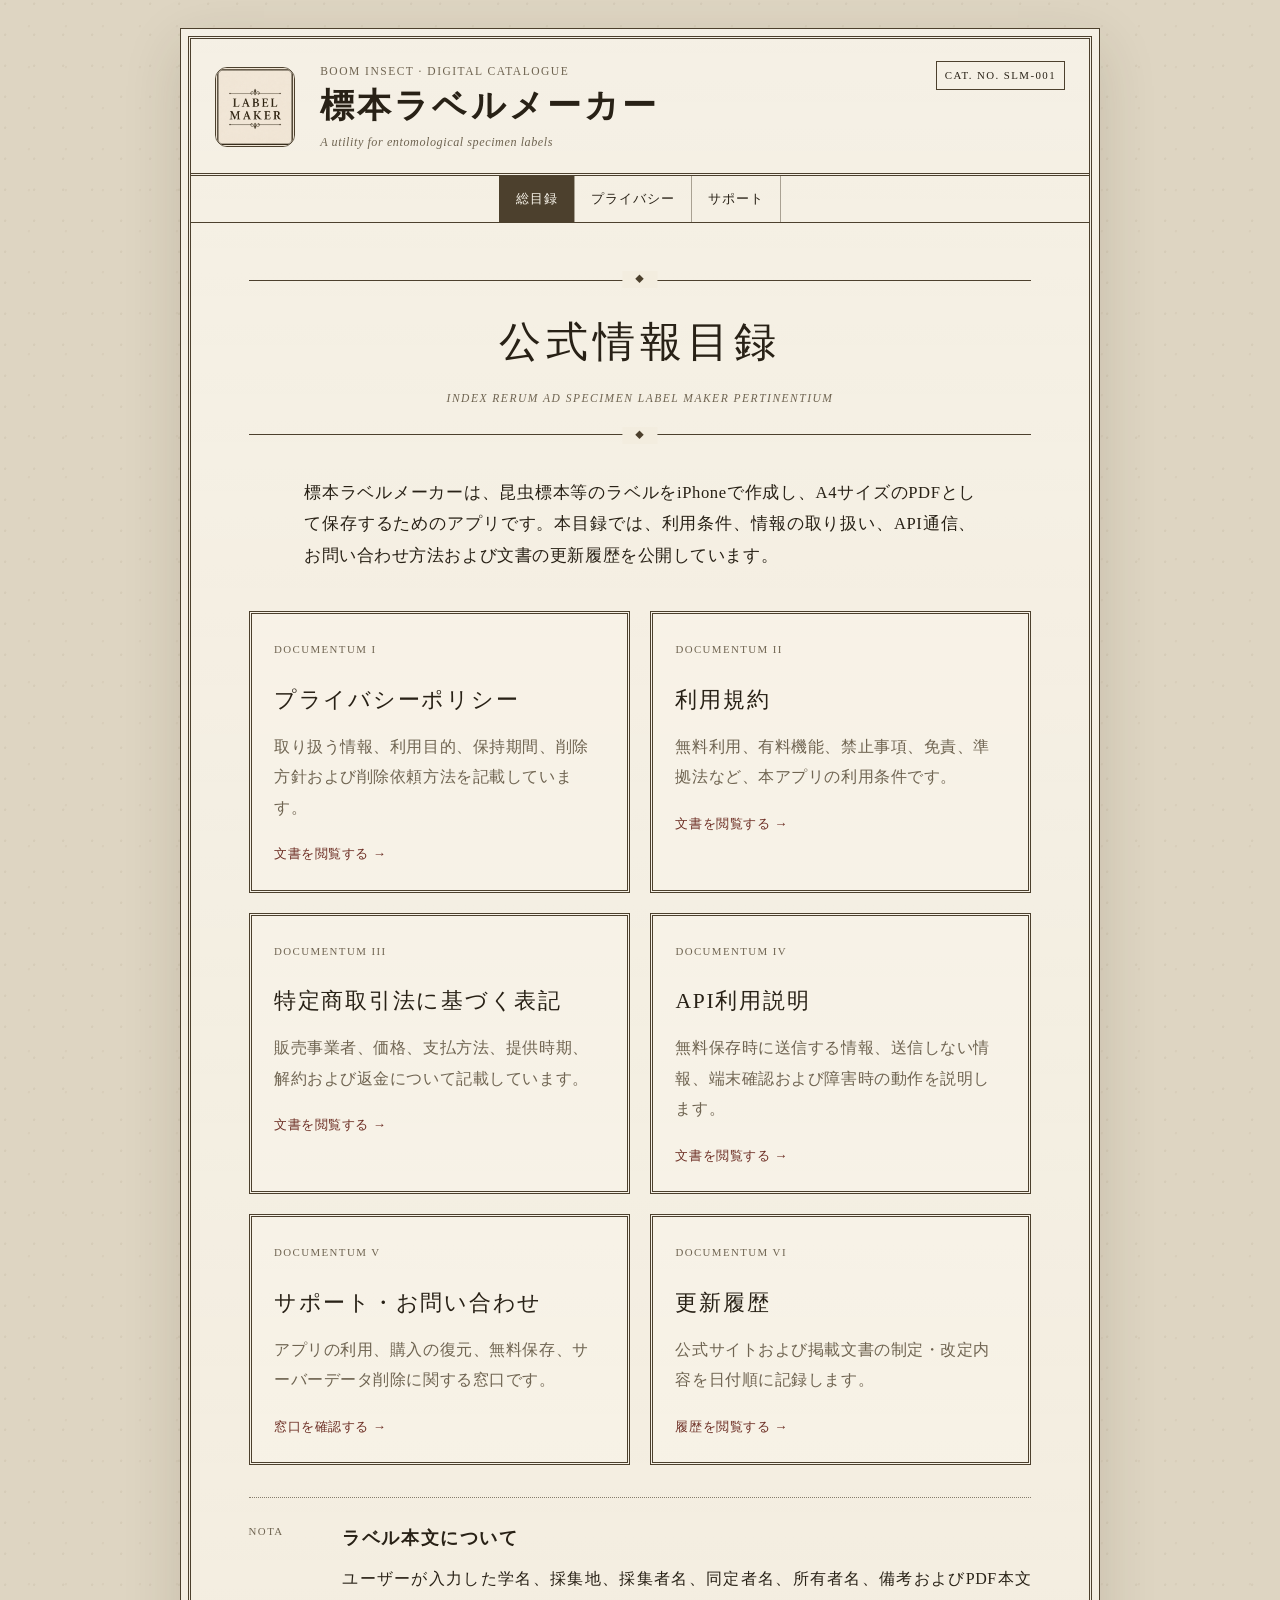
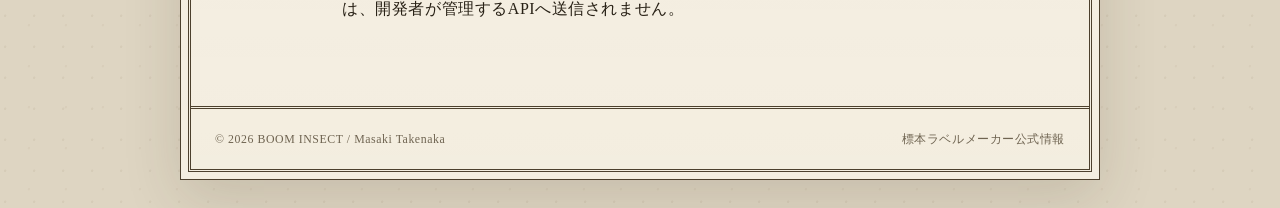
==== index.html @ 9e046845 "initial commit" ====
<!doctype html>
<html lang="ja">
<head>
  <meta charset="utf-8">
  <meta name="viewport" content="width=device-width, initial-scale=1">
  <meta name="description" content="標本ラベルメーカーの公式情報、利用規約、プライバシーポリシー、API利用説明、サポート窓口。">
  <title>標本ラベルメーカー | 公式情報</title>
  <link rel="icon" href="assets/app-icon.png">
  <link rel="stylesheet" href="styles.css">
</head>
<body>
  <a class="skip-link" href="#main">本文へ移動</a>
  <div class="sheet">
    <div class="inner-frame">
      <header class="masthead">
        <img class="app-mark" src="assets/app-icon.png" alt="標本ラベルメーカーのアイコン" width="80" height="80">
        <div>
          <p class="eyebrow">BOOM INSECT · Digital Catalogue</p>
          <p class="site-title">標本ラベルメーカー</p>
          <p class="site-subtitle">A utility for entomological specimen labels</p>
        </div>
        <p class="catalogue-number">Cat. No. SLM-001</p>
      </header>

      <nav class="site-nav" aria-label="主要ナビゲーション">
        <a href="index.html" aria-current="page">総目録</a>
        <a href="privacy.html">プライバシー</a>
        <a href="support.html">サポート</a>
      </nav>

      <main id="main">
        <header class="document-head">
          <h1>公式情報目録</h1>
          <p class="latin-note">Index rerum ad Specimen Label Maker pertinentium</p>
        </header>

        <p class="lead">標本ラベルメーカーは、昆虫標本等のラベルをiPhoneで作成し、A4サイズのPDFとして保存するためのアプリです。本目録では、利用条件、情報の取り扱い、API通信、お問い合わせ方法および文書の更新履歴を公開しています。</p>

        <div class="index-grid">
          <a class="index-card" href="privacy.html">
            <span class="section-number">Documentum I</span>
            <h2>プライバシーポリシー</h2>
            <p>取り扱う情報、利用目的、保持期間、削除方針および削除依頼方法を記載しています。</p>
            <span class="read-more">文書を閲覧する →</span>
          </a>

          <a class="index-card" href="terms.html">
            <span class="section-number">Documentum II</span>
            <h2>利用規約</h2>
            <p>無料利用、有料機能、禁止事項、免責、準拠法など、本アプリの利用条件です。</p>
            <span class="read-more">文書を閲覧する →</span>
          </a>

          <a class="index-card" href="commerce.html">
            <span class="section-number">Documentum III</span>
            <h2>特定商取引法に基づく表記</h2>
            <p>販売事業者、価格、支払方法、提供時期、解約および返金について記載しています。</p>
            <span class="read-more">文書を閲覧する →</span>
          </a>

          <a class="index-card" href="api.html">
            <span class="section-number">Documentum IV</span>
            <h2>API利用説明</h2>
            <p>無料保存時に送信する情報、送信しない情報、端末確認および障害時の動作を説明します。</p>
            <span class="read-more">文書を閲覧する →</span>
          </a>

          <a class="index-card" href="support.html">
            <span class="section-number">Documentum V</span>
            <h2>サポート・お問い合わせ</h2>
            <p>アプリの利用、購入の復元、無料保存、サーバーデータ削除に関する窓口です。</p>
            <span class="read-more">窓口を確認する →</span>
          </a>

          <a class="index-card" href="updates.html">
            <span class="section-number">Documentum VI</span>
            <h2>更新履歴</h2>
            <p>公式サイトおよび掲載文書の制定・改定内容を日付順に記録します。</p>
            <span class="read-more">履歴を閲覧する →</span>
          </a>
        </div>

        <section class="policy-section">
          <p class="section-number">Nota</p>
          <div>
            <h2>ラベル本文について</h2>
            <p>ユーザーが入力した学名、採集地、採集者名、同定者名、所有者名、備考およびPDF本文は、開発者が管理するAPIへ送信されません。</p>
          </div>
        </section>
      </main>

      <footer class="site-footer">
        <p>© 2026 BOOM INSECT / Masaki Takenaka</p>
        <p>標本ラベルメーカー公式情報</p>
      </footer>
    </div>
  </div>
</body>
</html>
---- styles.css ----
:root {
  --ink: #282116;
  --muted: #6f6451;
  --paper: #f3eddf;
  --paper-light: #faf6ec;
  --rule: #4c402d;
  --accent: #6d2f25;
  --shadow: rgba(50, 39, 23, 0.14);
}

* {
  box-sizing: border-box;
}

html {
  scroll-behavior: smooth;
}

body {
  margin: 0;
  color: var(--ink);
  background:
    radial-gradient(circle at 18% 12%, rgba(112, 87, 49, 0.07) 0 1px, transparent 1.5px),
    radial-gradient(circle at 78% 64%, rgba(112, 87, 49, 0.05) 0 1px, transparent 1.5px),
    #ded5c2;
  background-size: 29px 31px, 37px 41px, auto;
  font-family: "Yu Mincho", "Hiragino Mincho ProN", "Hiragino Mincho Pro", serif;
  line-height: 1.9;
  letter-spacing: 0.035em;
}

a {
  color: var(--accent);
  text-underline-offset: 0.2em;
  text-decoration-thickness: 1px;
}

a:hover {
  text-decoration-thickness: 2px;
}

.skip-link {
  position: absolute;
  top: -5rem;
  left: 1rem;
  z-index: 10;
  padding: 0.5rem 0.8rem;
  color: var(--paper-light);
  background: var(--ink);
}

.skip-link:focus {
  top: 1rem;
}

.sheet {
  width: min(920px, calc(100% - 32px));
  min-height: 100vh;
  margin: 28px auto;
  background:
    linear-gradient(rgba(255, 255, 255, 0.18), rgba(255, 255, 255, 0.04)),
    var(--paper);
  border: 1px solid var(--rule);
  box-shadow: 0 18px 55px var(--shadow);
}

.inner-frame {
  margin: 7px;
  border: 3px double var(--rule);
}

.masthead {
  display: grid;
  grid-template-columns: 86px 1fr auto;
  gap: 1.2rem;
  align-items: center;
  padding: 1.35rem 1.5rem 1.15rem;
  border-bottom: 3px double var(--rule);
}

.app-mark {
  display: block;
  width: 80px;
  height: 80px;
  border: 1px solid var(--rule);
  border-radius: 12px;
}

.eyebrow,
.catalogue-number,
.latin-note,
.section-number,
.date-line {
  font-family: Georgia, "Times New Roman", serif;
  text-transform: uppercase;
  letter-spacing: 0.13em;
}

.eyebrow {
  margin: 0 0 0.1rem;
  color: var(--muted);
  font-size: 0.72rem;
}

.site-title {
  margin: 0;
  font-size: clamp(1.45rem, 4vw, 2.15rem);
  line-height: 1.25;
  letter-spacing: 0.09em;
  font-weight: 600;
}

.site-subtitle {
  margin: 0.25rem 0 0;
  color: var(--muted);
  font-family: Georgia, "Times New Roman", serif;
  font-size: 0.76rem;
  font-style: italic;
}

.catalogue-number {
  align-self: start;
  margin: 0;
  padding: 0.22rem 0.5rem;
  border: 1px solid var(--rule);
  font-size: 0.68rem;
  white-space: nowrap;
}

.site-nav {
  display: flex;
  justify-content: center;
  gap: 0;
  border-bottom: 1px solid var(--rule);
  font-size: 0.83rem;
  letter-spacing: 0.08em;
}

.site-nav a {
  padding: 0.65rem 1rem;
  color: var(--ink);
  text-decoration: none;
  border-inline-start: 1px solid rgba(76, 64, 45, 0.45);
}

.site-nav a:last-child {
  border-inline-end: 1px solid rgba(76, 64, 45, 0.45);
}

.site-nav a[aria-current="page"],
.site-nav a:hover {
  color: var(--paper-light);
  background: var(--rule);
}

main {
  padding: clamp(1.5rem, 5vw, 3.6rem);
}

.document-head {
  position: relative;
  margin-bottom: 2.6rem;
  padding: 1.3rem 0 1.5rem;
  text-align: center;
  border-top: 1px solid var(--rule);
  border-bottom: 1px solid var(--rule);
}

.document-head::before,
.document-head::after {
  content: "◆";
  position: absolute;
  left: 50%;
  padding: 0 0.8rem;
  color: var(--rule);
  background: var(--paper);
  transform: translateX(-50%);
  font-size: 0.55rem;
}

.document-head::before {
  top: -0.62rem;
}

.document-head::after {
  bottom: -0.62rem;
}

.document-head h1 {
  margin: 0;
  font-size: clamp(1.65rem, 5vw, 2.65rem);
  font-weight: 500;
  letter-spacing: 0.12em;
}

.latin-note {
  margin: 0.35rem 0 0;
  color: var(--muted);
  font-size: 0.72rem;
  font-style: italic;
}

.date-line {
  margin: 0.65rem 0 0;
  font-size: 0.68rem;
}

.lead {
  max-width: 42rem;
  margin: 0 auto 2.5rem;
  font-size: 1.04rem;
  text-align: justify;
}

.policy-section {
  display: grid;
  grid-template-columns: 4.6rem 1fr;
  gap: 1.25rem;
  padding: 1.45rem 0;
  border-top: 1px dotted rgba(76, 64, 45, 0.65);
}

.section-number {
  margin: 0.15rem 0 0;
  color: var(--muted);
  font-size: 0.68rem;
}

.policy-section h2 {
  margin: 0 0 0.55rem;
  font-size: 1.12rem;
  letter-spacing: 0.09em;
  font-weight: 600;
}

.policy-section p,
.policy-section ul {
  margin: 0;
  text-align: justify;
}

.policy-section p + p,
.policy-section p + ul,
.policy-section ul + p {
  margin-top: 0.7rem;
}

.policy-section ul {
  padding-left: 1.4rem;
}

.retention-table {
  width: 100%;
  margin-top: 0.7rem;
  border-collapse: collapse;
  font-size: 0.93rem;
}

.retention-table th,
.retention-table td {
  padding: 0.55rem 0.65rem;
  text-align: left;
  vertical-align: top;
  border: 1px solid rgba(76, 64, 45, 0.7);
}

.retention-table th {
  width: 32%;
  background: rgba(76, 64, 45, 0.07);
  font-weight: 600;
}

.index-grid {
  display: grid;
  grid-template-columns: repeat(2, minmax(0, 1fr));
  gap: 1.25rem;
  margin: 2rem 0;
}

.index-card {
  display: block;
  min-height: 14rem;
  padding: 1.4rem;
  color: var(--ink);
  border: 3px double var(--rule);
  text-decoration: none;
  background: rgba(250, 246, 236, 0.42);
}

.index-card:hover {
  background: var(--paper-light);
  transform: translateY(-2px);
}

.index-card .section-number {
  display: block;
  margin-bottom: 1.25rem;
}

.index-card h2 {
  margin: 0 0 0.7rem;
  font-size: 1.35rem;
  font-weight: 500;
  letter-spacing: 0.08em;
}

.index-card p {
  margin: 0;
  color: var(--muted);
}

.index-card .read-more {
  display: block;
  margin-top: 1.2rem;
  color: var(--accent);
  font-size: 0.82rem;
}

.support-box {
  padding: 1.25rem 1.4rem;
  border: 3px double var(--rule);
  background: rgba(250, 246, 236, 0.5);
}

.support-box p {
  margin: 0.25rem 0;
}

.revision-entry {
  position: relative;
  padding-left: 1.4rem;
  border-left: 1px solid var(--rule);
}

.revision-entry::before {
  content: "";
  position: absolute;
  top: 0.65rem;
  left: -0.32rem;
  width: 0.55rem;
  height: 0.55rem;
  background: var(--paper);
  border: 1px solid var(--rule);
  transform: rotate(45deg);
}

.revision-entry h2 {
  margin-bottom: 0.1rem;
}

.revision-version {
  margin: 0 0 0.6rem;
  color: var(--muted);
  font-family: Georgia, "Times New Roman", serif;
  font-size: 0.76rem;
  letter-spacing: 0.1em;
  text-transform: uppercase;
}

.contact-address {
  font-style: normal;
}

.site-footer {
  display: grid;
  grid-template-columns: 1fr auto;
  gap: 1rem;
  padding: 1.2rem 1.5rem;
  color: var(--muted);
  border-top: 3px double var(--rule);
  font-size: 0.74rem;
}

.site-footer p {
  margin: 0;
}

@media (max-width: 640px) {
  .sheet {
    width: 100%;
    margin: 0;
    border-inline: 0;
  }

  .inner-frame {
    margin: 4px;
  }

  .masthead {
    grid-template-columns: 62px 1fr;
    gap: 0.8rem;
    padding: 1rem;
  }

  .app-mark {
    width: 58px;
    height: 58px;
    border-radius: 9px;
  }

  .catalogue-number {
    display: none;
  }

  .site-nav {
    font-size: 0.76rem;
  }

  .site-nav a {
    flex: 1;
    padding-inline: 0.35rem;
    text-align: center;
  }

  main {
    padding: 1.35rem 1rem 2rem;
  }

  .policy-section {
    display: block;
  }

  .section-number {
    margin-bottom: 0.3rem;
  }

  .index-grid {
    grid-template-columns: 1fr;
  }

  .retention-table,
  .retention-table tbody,
  .retention-table tr,
  .retention-table th,
  .retention-table td {
    display: block;
    width: 100%;
  }

  .retention-table tr + tr {
    margin-top: 0.6rem;
  }

  .retention-table td {
    border-top: 0;
  }

  .site-footer {
    display: block;
    text-align: center;
  }
}

@media print {
  body {
    background: white;
  }

  .sheet {
    width: 100%;
    margin: 0;
    box-shadow: none;
  }

  .site-nav,
  .skip-link {
    display: none;
  }

  a {
    color: inherit;
  }
}
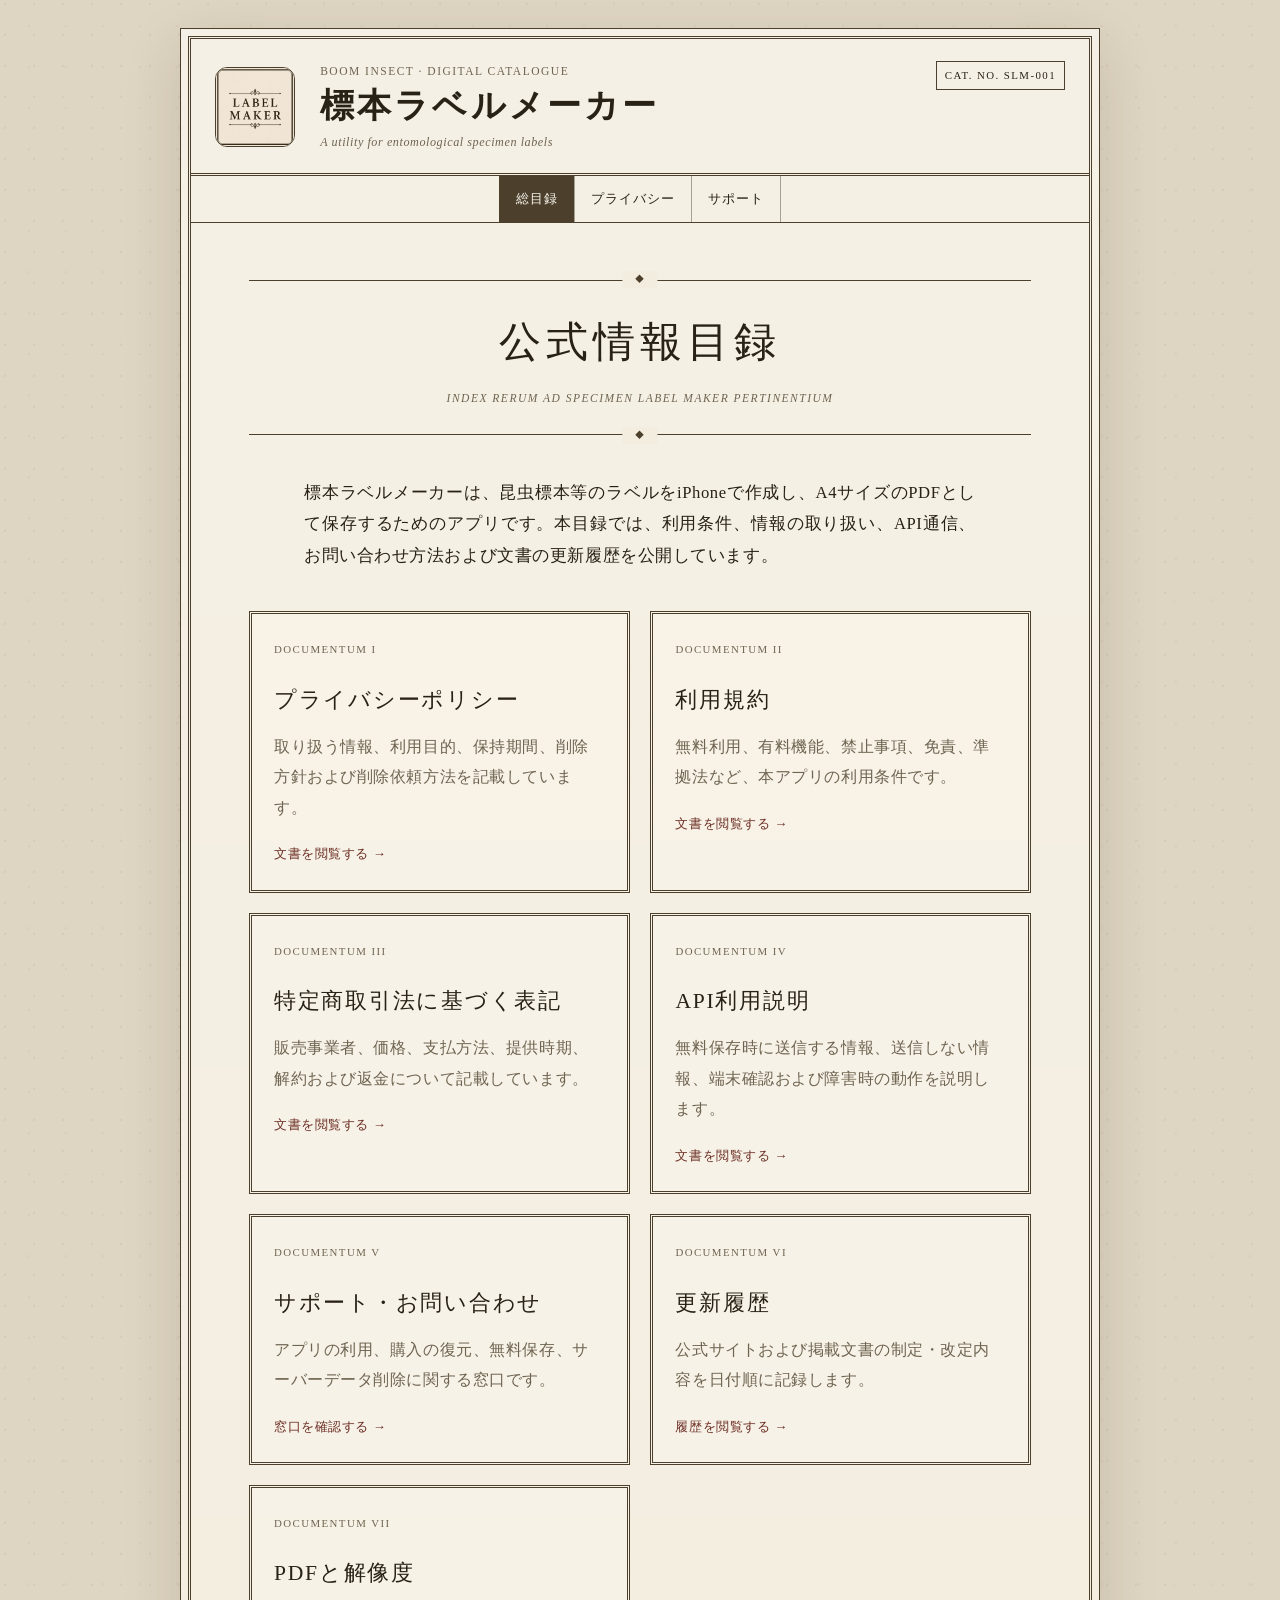
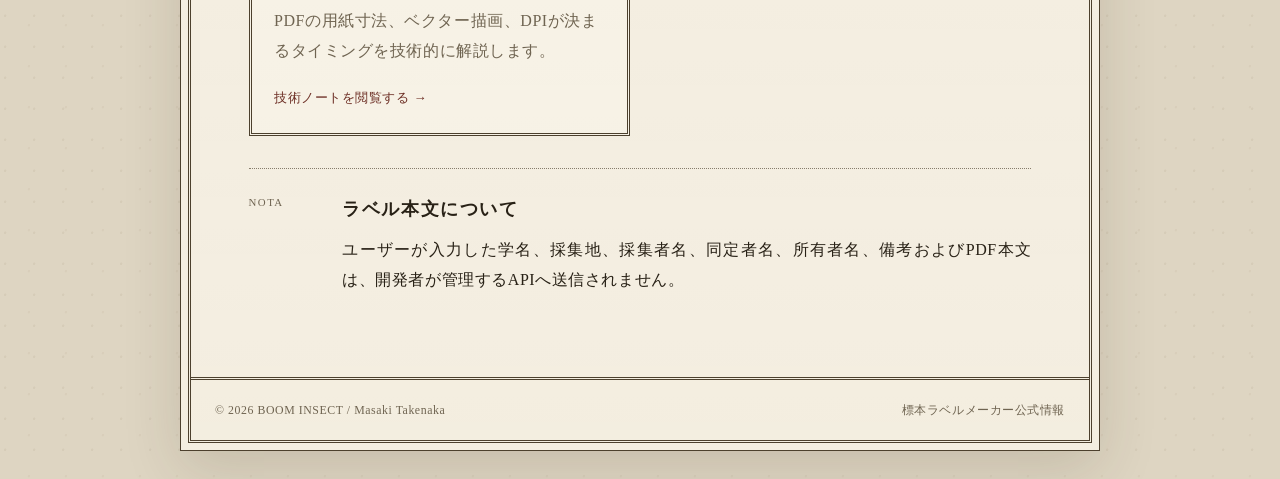
==== commit 63a942f8: "explain about pdf" ====
--- a/index.html
+++ b/index.html
@@ -78,6 +78,13 @@
             <p>公式サイトおよび掲載文書の制定・改定内容を日付順に記録します。</p>
             <span class="read-more">履歴を閲覧する →</span>
           </a>
+
+          <a class="index-card" href="pdf-technology.html">
+            <span class="section-number">Documentum VII</span>
+            <h2>PDFと解像度</h2>
+            <p>PDFの用紙寸法、ベクター描画、DPIが決まるタイミングを技術的に解説します。</p>
+            <span class="read-more">技術ノートを閲覧する →</span>
+          </a>
         </div>
 
         <section class="policy-section">
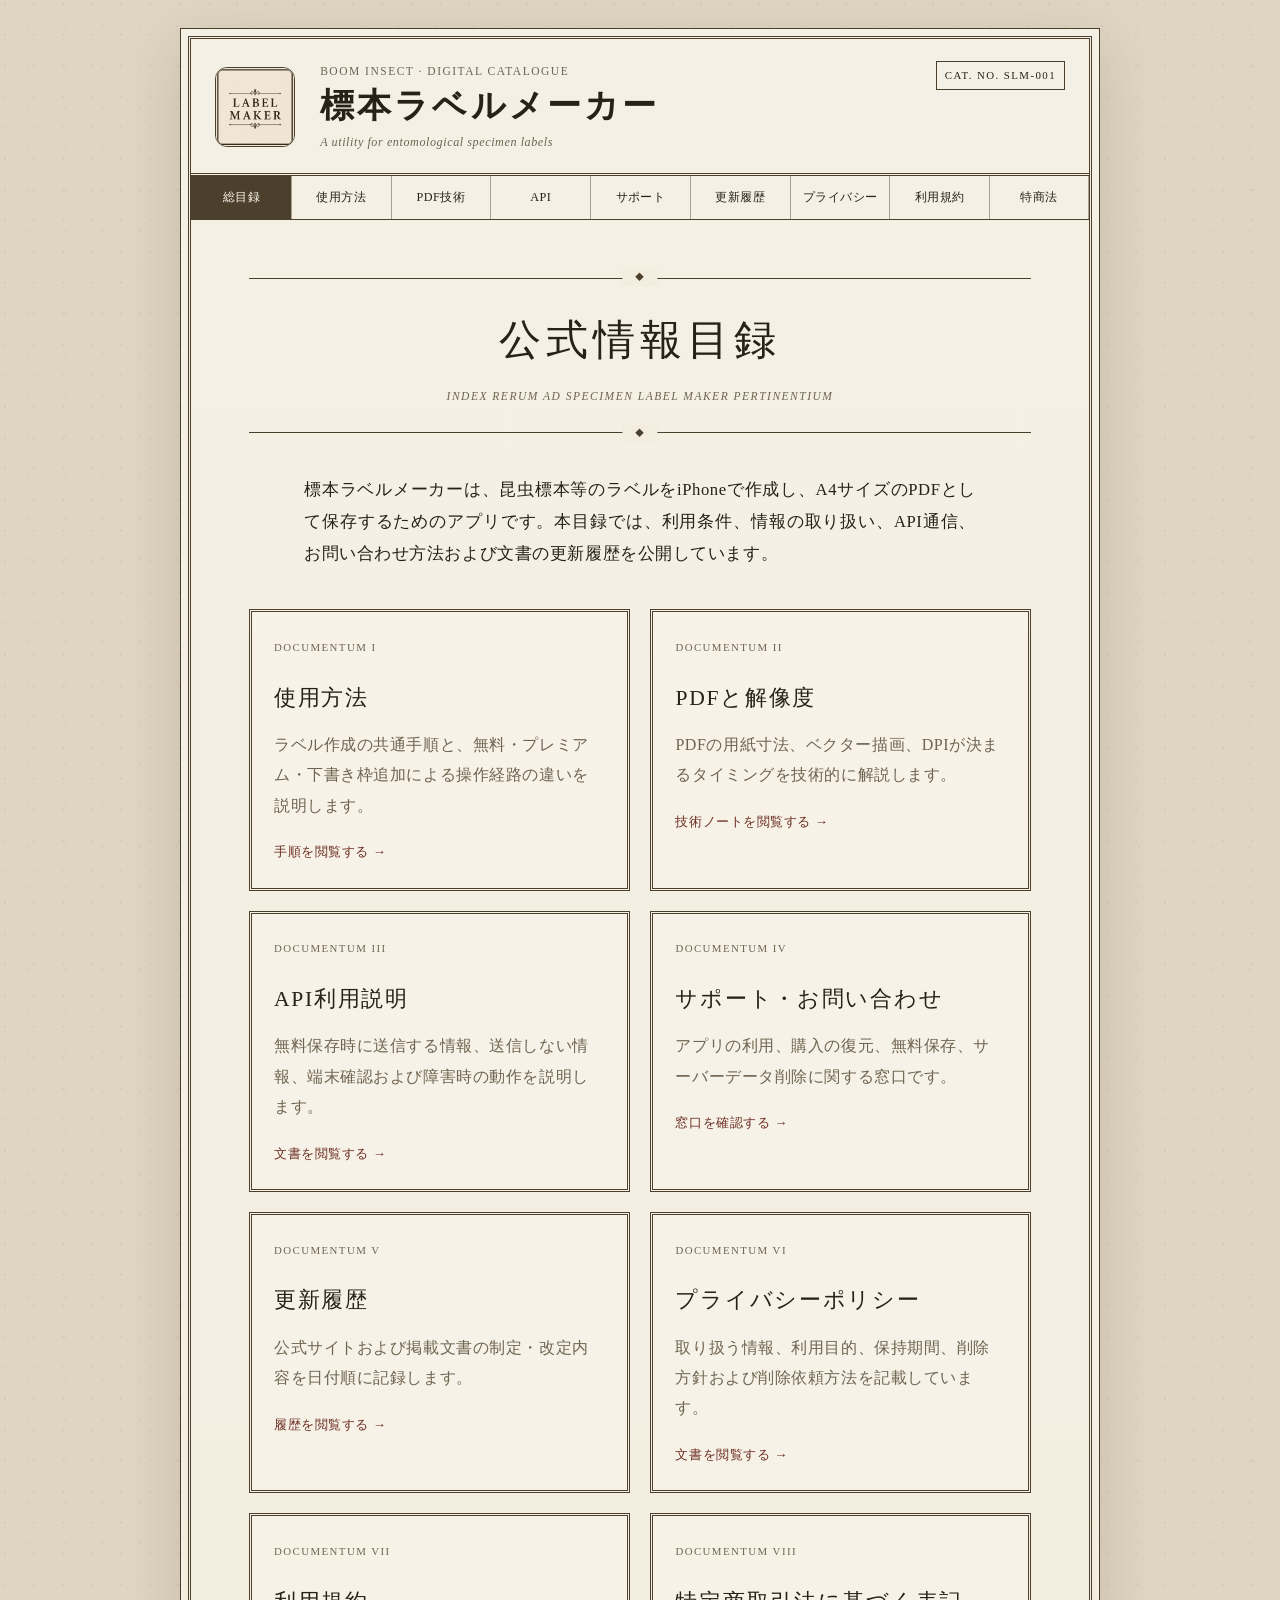
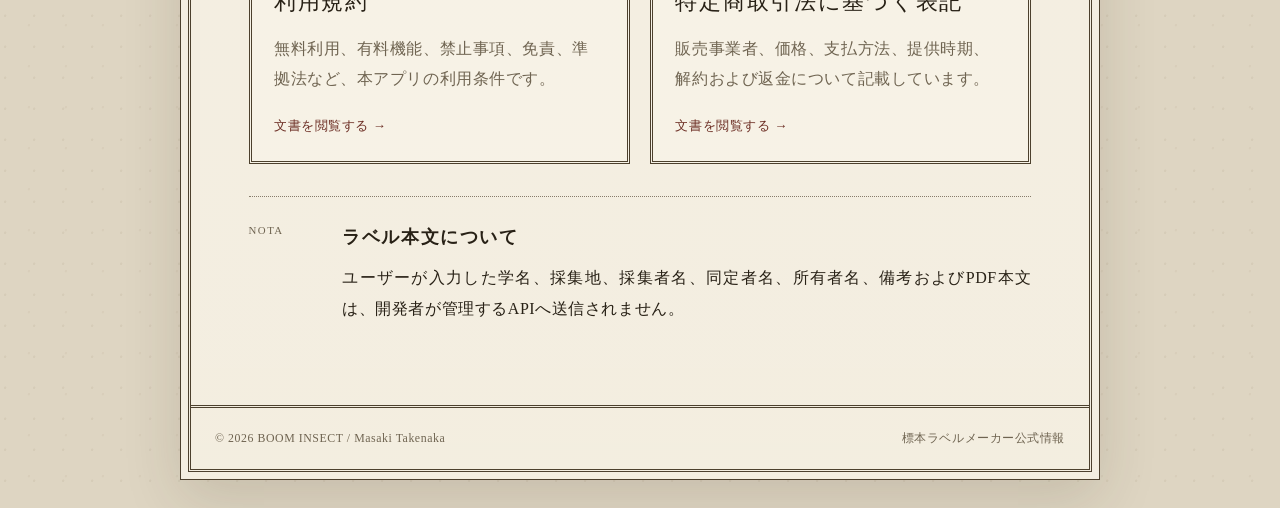
==== commit 1cc5915c: "explain how to use" ====
--- a/index.html
+++ b/index.html
@@ -6,7 +6,7 @@
   <meta name="description" content="標本ラベルメーカーの公式情報、利用規約、プライバシーポリシー、API利用説明、サポート窓口。">
   <title>標本ラベルメーカー | 公式情報</title>
   <link rel="icon" href="assets/app-icon.png">
-  <link rel="stylesheet" href="styles.css">
+  <link rel="stylesheet" href="styles.css?v=20260620-3">
 </head>
 <body>
   <a class="skip-link" href="#main">本文へ移動</a>
@@ -24,8 +24,14 @@
 
       <nav class="site-nav" aria-label="主要ナビゲーション">
         <a href="index.html" aria-current="page">総目録</a>
+        <a href="usage.html">使用方法</a>
+        <a href="pdf-technology.html">PDF技術</a>
+        <a href="api.html">API</a>
+        <a href="support.html">サポート</a>
+        <a href="updates.html">更新履歴</a>
         <a href="privacy.html">プライバシー</a>
-        <a href="support.html">サポート</a>
+        <a href="terms.html">利用規約</a>
+        <a href="commerce.html">特商法</a>
       </nav>
 
       <main id="main">
@@ -37,53 +43,60 @@
         <p class="lead">標本ラベルメーカーは、昆虫標本等のラベルをiPhoneで作成し、A4サイズのPDFとして保存するためのアプリです。本目録では、利用条件、情報の取り扱い、API通信、お問い合わせ方法および文書の更新履歴を公開しています。</p>
 
         <div class="index-grid">
+          <a class="index-card" href="usage.html">
+            <span class="section-number">Documentum I</span>
+            <h2>使用方法</h2>
+            <p>ラベル作成の共通手順と、無料・プレミアム・下書き枠追加による操作経路の違いを説明します。</p>
+            <span class="read-more">手順を閲覧する →</span>
+          </a>
+
+          <a class="index-card" href="pdf-technology.html">
+            <span class="section-number">Documentum II</span>
+            <h2>PDFと解像度</h2>
+            <p>PDFの用紙寸法、ベクター描画、DPIが決まるタイミングを技術的に解説します。</p>
+            <span class="read-more">技術ノートを閲覧する →</span>
+          </a>
+
+          <a class="index-card" href="api.html">
+            <span class="section-number">Documentum III</span>
+            <h2>API利用説明</h2>
+            <p>無料保存時に送信する情報、送信しない情報、端末確認および障害時の動作を説明します。</p>
+            <span class="read-more">文書を閲覧する →</span>
+          </a>
+
+          <a class="index-card" href="support.html">
+            <span class="section-number">Documentum IV</span>
+            <h2>サポート・お問い合わせ</h2>
+            <p>アプリの利用、購入の復元、無料保存、サーバーデータ削除に関する窓口です。</p>
+            <span class="read-more">窓口を確認する →</span>
+          </a>
+
+          <a class="index-card" href="updates.html">
+            <span class="section-number">Documentum V</span>
+            <h2>更新履歴</h2>
+            <p>公式サイトおよび掲載文書の制定・改定内容を日付順に記録します。</p>
+            <span class="read-more">履歴を閲覧する →</span>
+          </a>
+
           <a class="index-card" href="privacy.html">
-            <span class="section-number">Documentum I</span>
+            <span class="section-number">Documentum VI</span>
             <h2>プライバシーポリシー</h2>
             <p>取り扱う情報、利用目的、保持期間、削除方針および削除依頼方法を記載しています。</p>
             <span class="read-more">文書を閲覧する →</span>
           </a>
 
           <a class="index-card" href="terms.html">
-            <span class="section-number">Documentum II</span>
+            <span class="section-number">Documentum VII</span>
             <h2>利用規約</h2>
             <p>無料利用、有料機能、禁止事項、免責、準拠法など、本アプリの利用条件です。</p>
             <span class="read-more">文書を閲覧する →</span>
           </a>
 
           <a class="index-card" href="commerce.html">
-            <span class="section-number">Documentum III</span>
+            <span class="section-number">Documentum VIII</span>
             <h2>特定商取引法に基づく表記</h2>
             <p>販売事業者、価格、支払方法、提供時期、解約および返金について記載しています。</p>
             <span class="read-more">文書を閲覧する →</span>
-          </a>
-
-          <a class="index-card" href="api.html">
-            <span class="section-number">Documentum IV</span>
-            <h2>API利用説明</h2>
-            <p>無料保存時に送信する情報、送信しない情報、端末確認および障害時の動作を説明します。</p>
-            <span class="read-more">文書を閲覧する →</span>
-          </a>
-
-          <a class="index-card" href="support.html">
-            <span class="section-number">Documentum V</span>
-            <h2>サポート・お問い合わせ</h2>
-            <p>アプリの利用、購入の復元、無料保存、サーバーデータ削除に関する窓口です。</p>
-            <span class="read-more">窓口を確認する →</span>
-          </a>
-
-          <a class="index-card" href="updates.html">
-            <span class="section-number">Documentum VI</span>
-            <h2>更新履歴</h2>
-            <p>公式サイトおよび掲載文書の制定・改定内容を日付順に記録します。</p>
-            <span class="read-more">履歴を閲覧する →</span>
-          </a>
-
-          <a class="index-card" href="pdf-technology.html">
-            <span class="section-number">Documentum VII</span>
-            <h2>PDFと解像度</h2>
-            <p>PDFの用紙寸法、ベクター描画、DPIが決まるタイミングを技術的に解説します。</p>
-            <span class="read-more">技術ノートを閲覧する →</span>
           </a>
         </div>
 
--- a/styles.css
+++ b/styles.css
@@ -128,18 +128,20 @@
 }
 
 .site-nav {
-  display: flex;
+  display: grid;
+  grid-template-columns: repeat(9, minmax(0, 1fr));
   justify-content: center;
-  gap: 0;
   border-bottom: 1px solid var(--rule);
-  font-size: 0.83rem;
-  letter-spacing: 0.08em;
+  font-size: 0.76rem;
+  letter-spacing: 0.04em;
 }
 
 .site-nav a {
-  padding: 0.65rem 1rem;
+  padding: 0.65rem 0.35rem;
   color: var(--ink);
   text-decoration: none;
+  text-align: center;
+  white-space: nowrap;
   border-inline-start: 1px solid rgba(76, 64, 45, 0.45);
 }
 
@@ -151,6 +153,16 @@
 .site-nav a:hover {
   color: var(--paper-light);
   background: var(--rule);
+}
+
+@media (max-width: 1000px) {
+  .site-nav {
+    grid-template-columns: repeat(3, minmax(0, 1fr));
+  }
+
+  .site-nav a {
+    border-bottom: 1px solid rgba(76, 64, 45, 0.28);
+  }
 }
 
 main {
@@ -403,11 +415,11 @@
   }
 
   .site-nav {
+    grid-template-columns: repeat(3, minmax(0, 1fr));
     font-size: 0.76rem;
   }
 
   .site-nav a {
-    flex: 1;
     padding-inline: 0.35rem;
     text-align: center;
   }
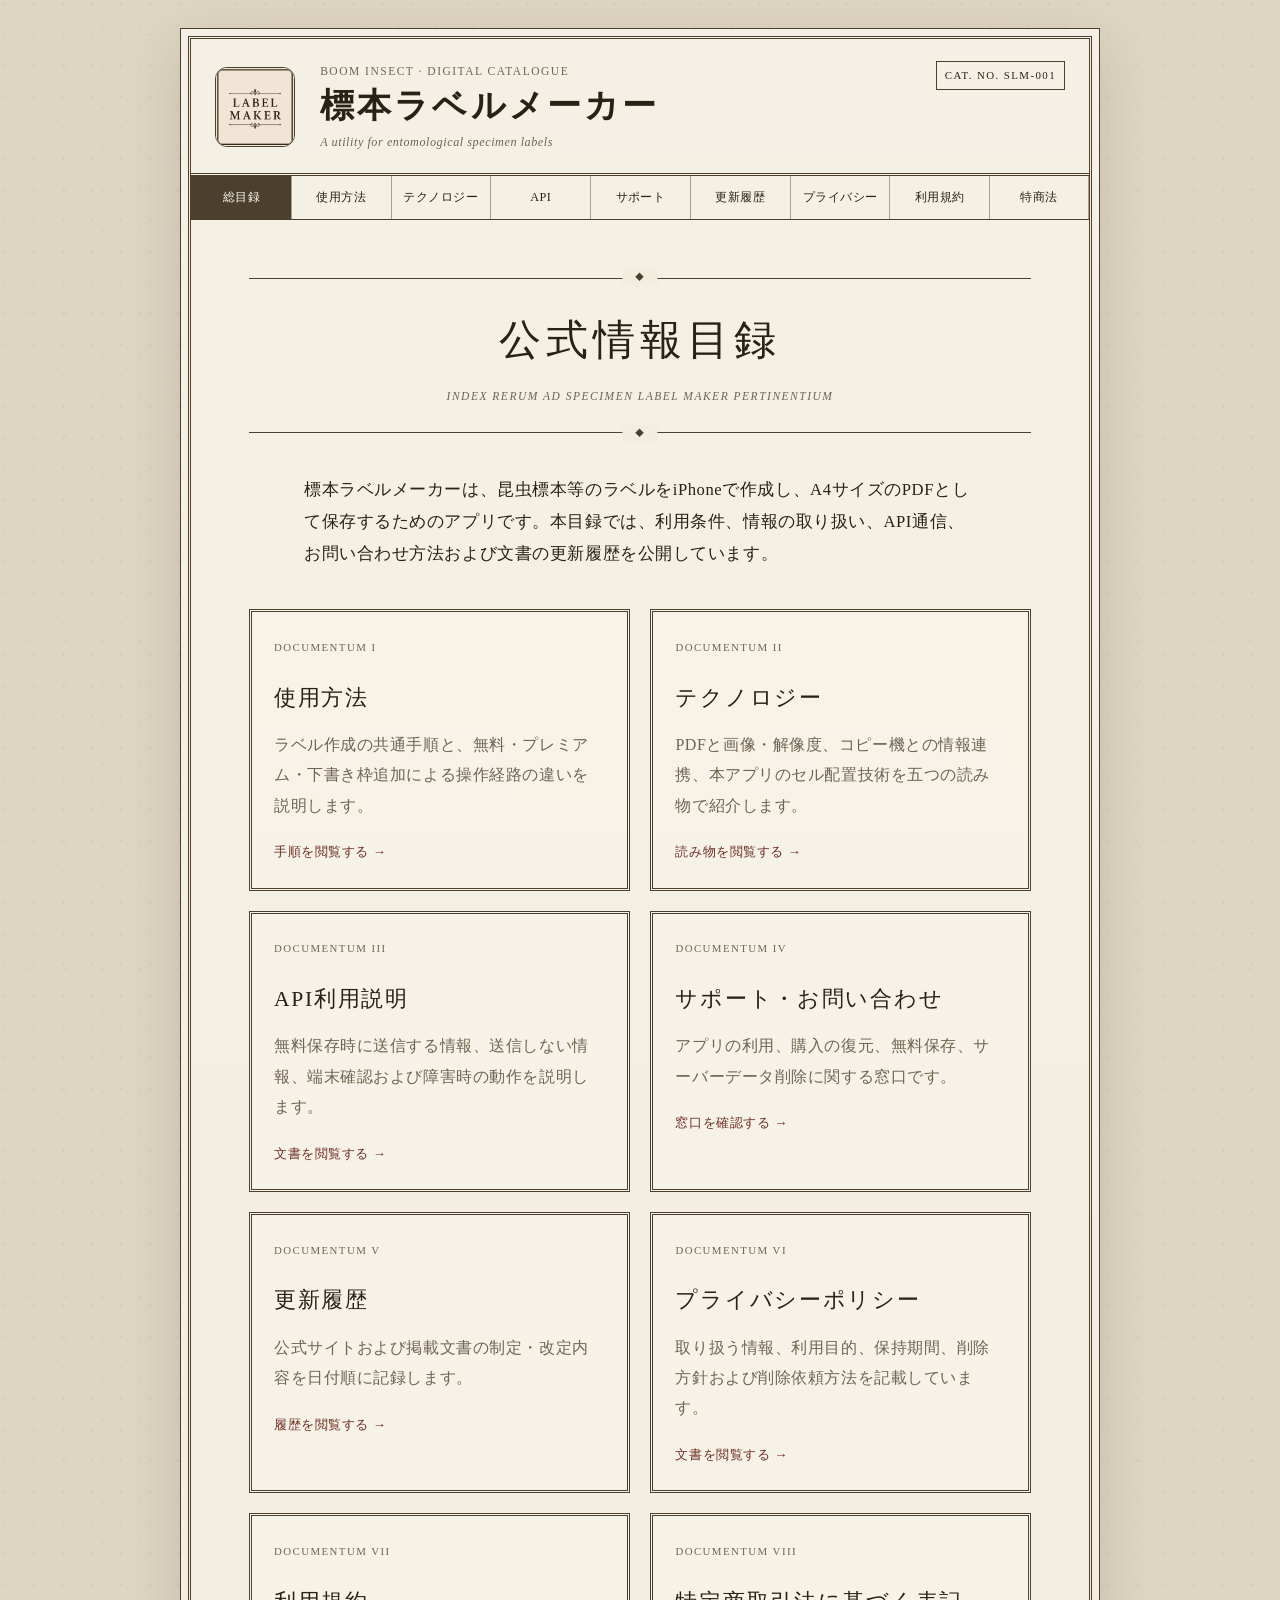
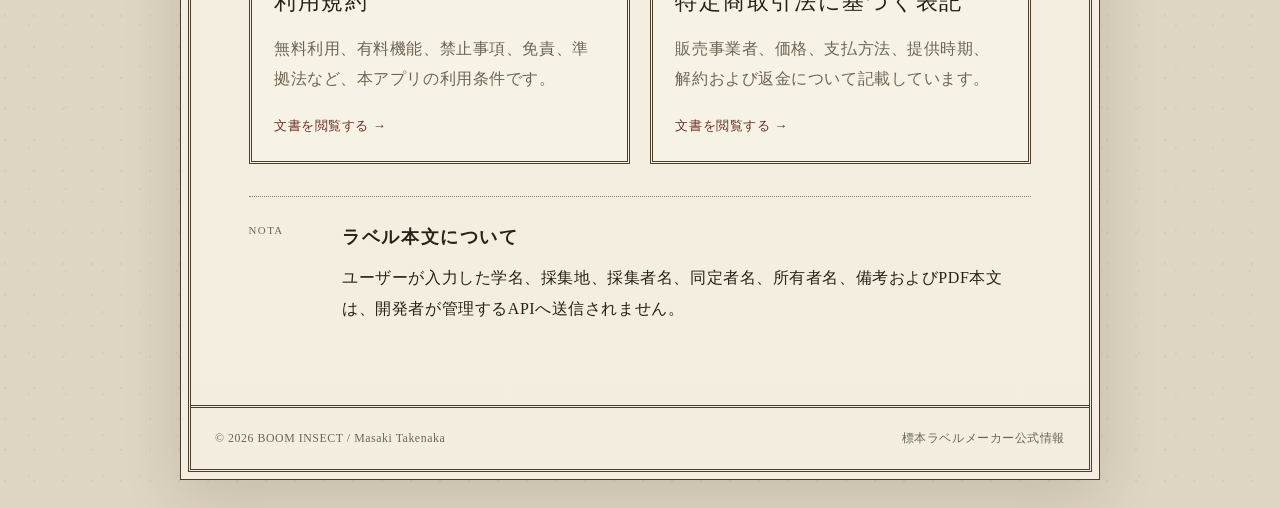
==== commit 57a2dd4b: "Update release site pages and app ads" ====
--- a/index.html
+++ b/index.html
@@ -6,7 +6,7 @@
   <meta name="description" content="標本ラベルメーカーの公式情報、利用規約、プライバシーポリシー、API利用説明、サポート窓口。">
   <title>標本ラベルメーカー | 公式情報</title>
   <link rel="icon" href="assets/app-icon.png">
-  <link rel="stylesheet" href="styles.css?v=20260620-3">
+  <link rel="stylesheet" href="styles.css?v=20260621-3">
 </head>
 <body>
   <a class="skip-link" href="#main">本文へ移動</a>
@@ -25,7 +25,7 @@
       <nav class="site-nav" aria-label="主要ナビゲーション">
         <a href="index.html" aria-current="page">総目録</a>
         <a href="usage.html">使用方法</a>
-        <a href="pdf-technology.html">PDF技術</a>
+        <a href="pdf-technology.html">テクノロジー</a>
         <a href="api.html">API</a>
         <a href="support.html">サポート</a>
         <a href="updates.html">更新履歴</a>
@@ -52,9 +52,9 @@
 
           <a class="index-card" href="pdf-technology.html">
             <span class="section-number">Documentum II</span>
-            <h2>PDFと解像度</h2>
-            <p>PDFの用紙寸法、ベクター描画、DPIが決まるタイミングを技術的に解説します。</p>
-            <span class="read-more">技術ノートを閲覧する →</span>
+            <h2>テクノロジー</h2>
+            <p>PDFと画像・解像度、コピー機との情報連携、本アプリのセル配置技術を五つの読み物で紹介します。</p>
+            <span class="read-more">読み物を閲覧する →</span>
           </a>
 
           <a class="index-card" href="api.html">
--- a/styles.css
+++ b/styles.css
@@ -221,7 +221,93 @@
   max-width: 42rem;
   margin: 0 auto 2.5rem;
   font-size: 1.04rem;
-  text-align: justify;
+  text-align: left;
+}
+
+.usage-branch {
+  margin-bottom: 1.2rem;
+  padding: 1.25rem;
+  border: 3px double var(--rule);
+  background: rgba(250, 246, 236, 0.42);
+}
+
+.usage-branch h2,
+.usage-branch p {
+  margin: 0;
+}
+
+.usage-branch h2 {
+  font-size: 1.2rem;
+  letter-spacing: 0.09em;
+}
+
+.usage-branch h2 + p {
+  margin-top: 0.35rem;
+}
+
+.usage-tabs {
+  display: grid;
+  grid-template-columns: repeat(2, minmax(0, 1fr));
+  margin-top: 1rem;
+  border: 1px solid var(--rule);
+}
+
+.usage-tab {
+  min-height: 3.2rem;
+  padding: 0.7rem 1rem;
+  color: var(--ink);
+  background: transparent;
+  border: 0;
+  border-radius: 0;
+  font: 600 1rem/1.4 "Yu Mincho", "Hiragino Mincho ProN", "Hiragino Mincho Pro", serif;
+  letter-spacing: 0.12em;
+  cursor: pointer;
+}
+
+.usage-tab + .usage-tab {
+  border-inline-start: 1px solid var(--rule);
+}
+
+.usage-tab[aria-selected="true"] {
+  color: var(--paper-light);
+  background: var(--rule);
+}
+
+.usage-tab:hover:not([aria-selected="true"]) {
+  background: rgba(76, 64, 45, 0.08);
+}
+
+.usage-tab:focus-visible {
+  position: relative;
+  z-index: 1;
+  outline: 3px double var(--accent);
+  outline-offset: -5px;
+}
+
+.technology-tabs {
+  grid-template-columns: repeat(5, minmax(0, 1fr));
+}
+
+.technology-tab {
+  min-height: 4.5rem;
+  padding-inline: 0.45rem;
+  font-size: 0.82rem;
+  letter-spacing: 0.05em;
+}
+
+.technology-article {
+  margin-bottom: 0;
+}
+
+.usage-panel {
+  margin-bottom: 1.5rem;
+  padding-inline: 1rem;
+  border-inline: 1px solid rgba(76, 64, 45, 0.45);
+  border-bottom: 1px solid rgba(76, 64, 45, 0.45);
+}
+
+.usage-panel[hidden] {
+  display: none;
 }
 
 .policy-section {
@@ -248,7 +334,7 @@
 .policy-section p,
 .policy-section ul {
   margin: 0;
-  text-align: justify;
+  text-align: left;
 }
 
 .policy-section p + p,
@@ -259,6 +345,25 @@
 
 .policy-section ul {
   padding-left: 1.4rem;
+}
+
+.verification-note,
+.source-note {
+  color: var(--muted);
+  font-size: 0.86rem;
+}
+
+.verification-note {
+  margin: 0 0 1.5rem;
+  padding: 0.85rem 1rem;
+  border-inline-start: 3px double var(--rule);
+  background: rgba(76, 64, 45, 0.05);
+}
+
+.source-note {
+  margin-top: 0.9rem !important;
+  padding-top: 0.65rem;
+  border-top: 1px dotted rgba(76, 64, 45, 0.5);
 }
 
 .retention-table {
@@ -432,6 +537,36 @@
     display: block;
   }
 
+  .usage-branch {
+    padding: 1rem;
+  }
+
+  .usage-panel {
+    padding-inline: 0.75rem;
+  }
+
+  .technology-tabs {
+    grid-template-columns: repeat(2, minmax(0, 1fr));
+  }
+
+  .technology-tab {
+    min-height: 3.8rem;
+    border-bottom: 1px solid rgba(76, 64, 45, 0.45);
+  }
+
+  .technology-tab + .technology-tab {
+    border-inline-start: 0;
+  }
+
+  .technology-tab:nth-child(even) {
+    border-inline-start: 1px solid var(--rule);
+  }
+
+  .technology-tab:last-child {
+    grid-column: 1 / -1;
+    border-bottom: 0;
+  }
+
   .section-number {
     margin-bottom: 0.3rem;
   }
